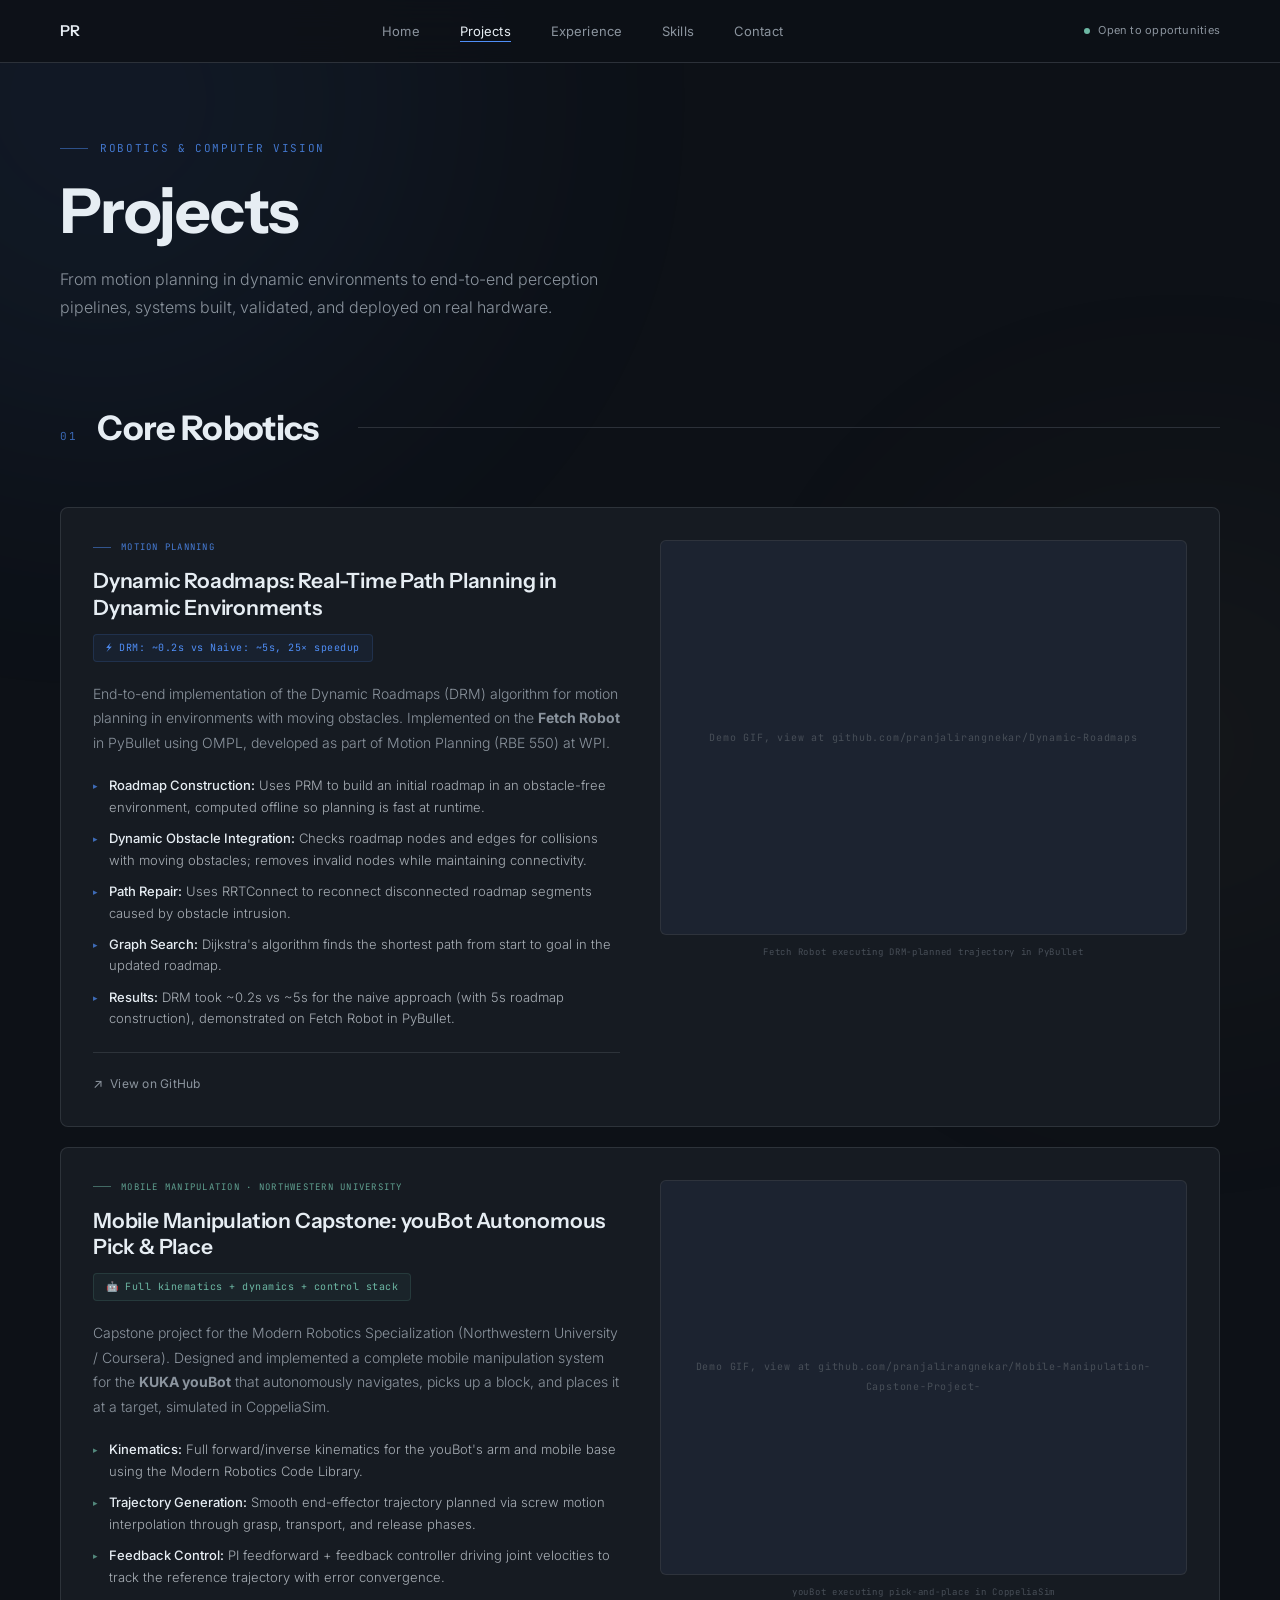
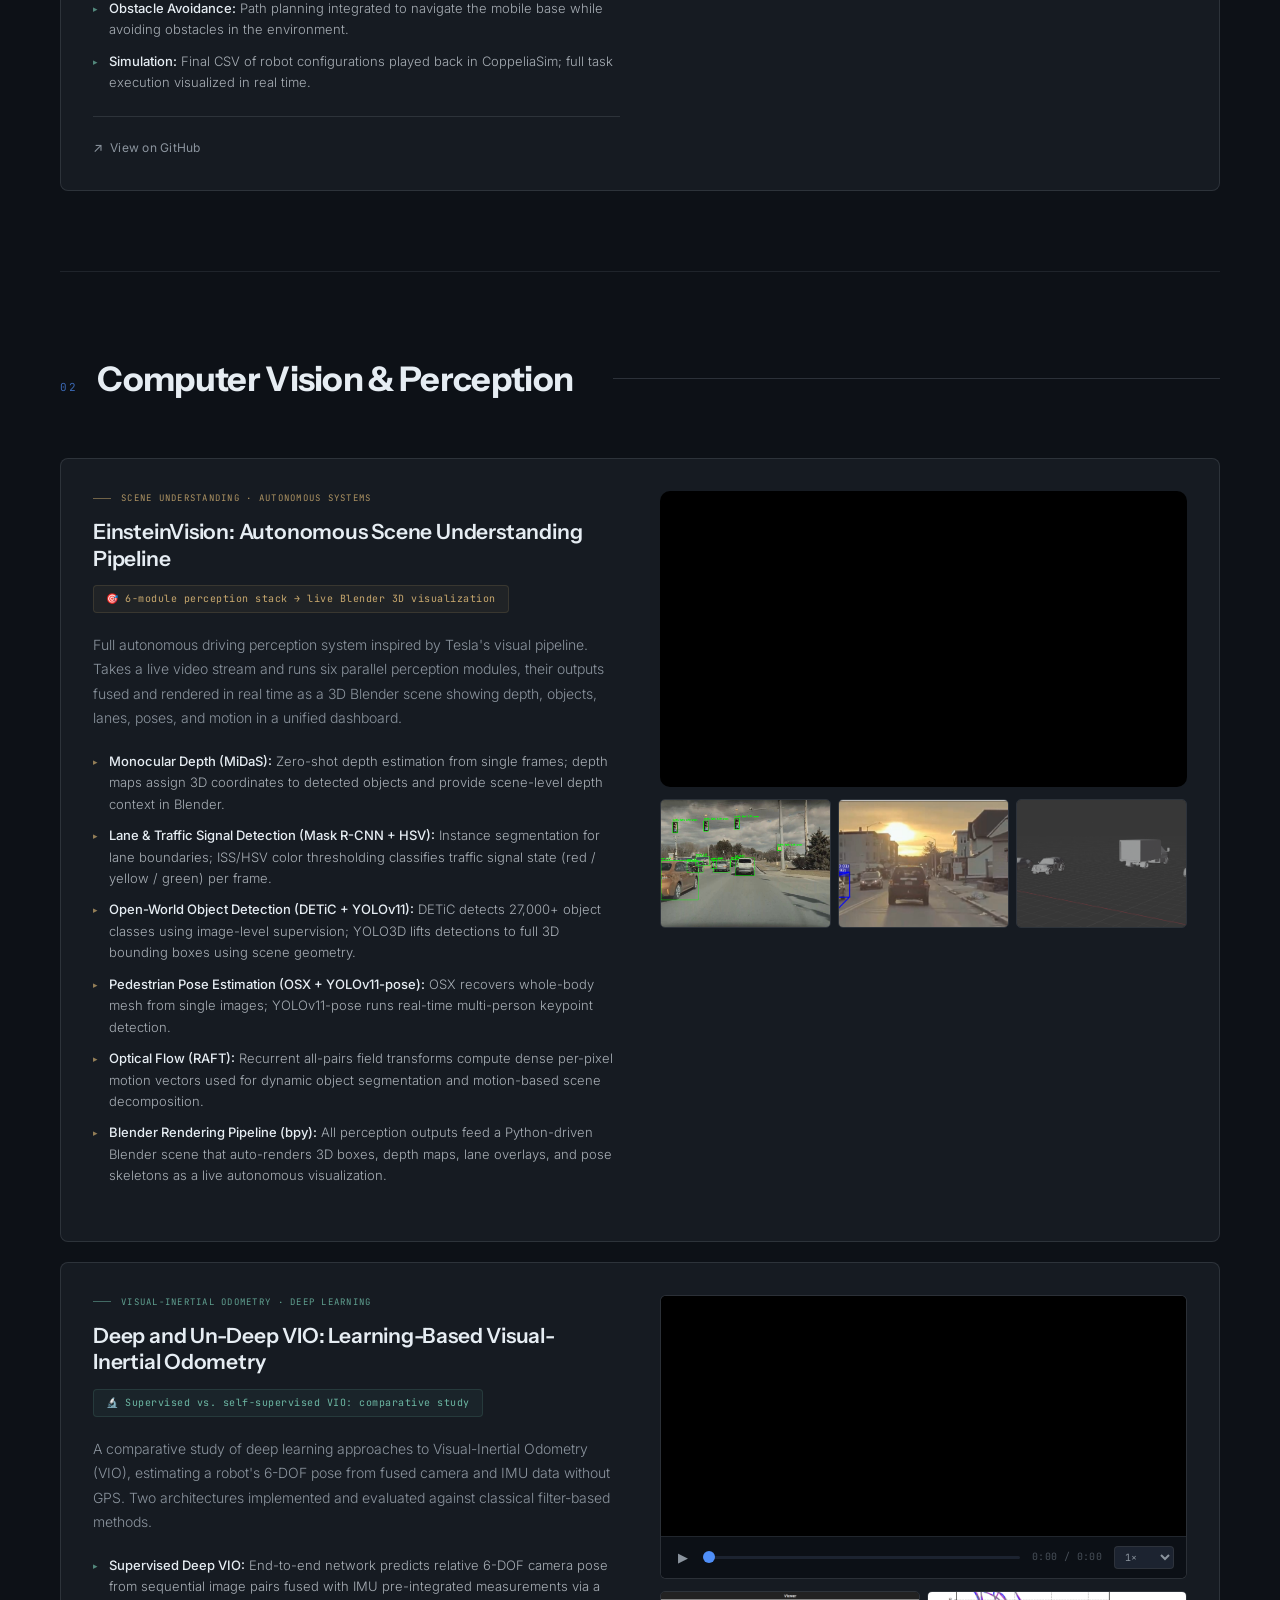
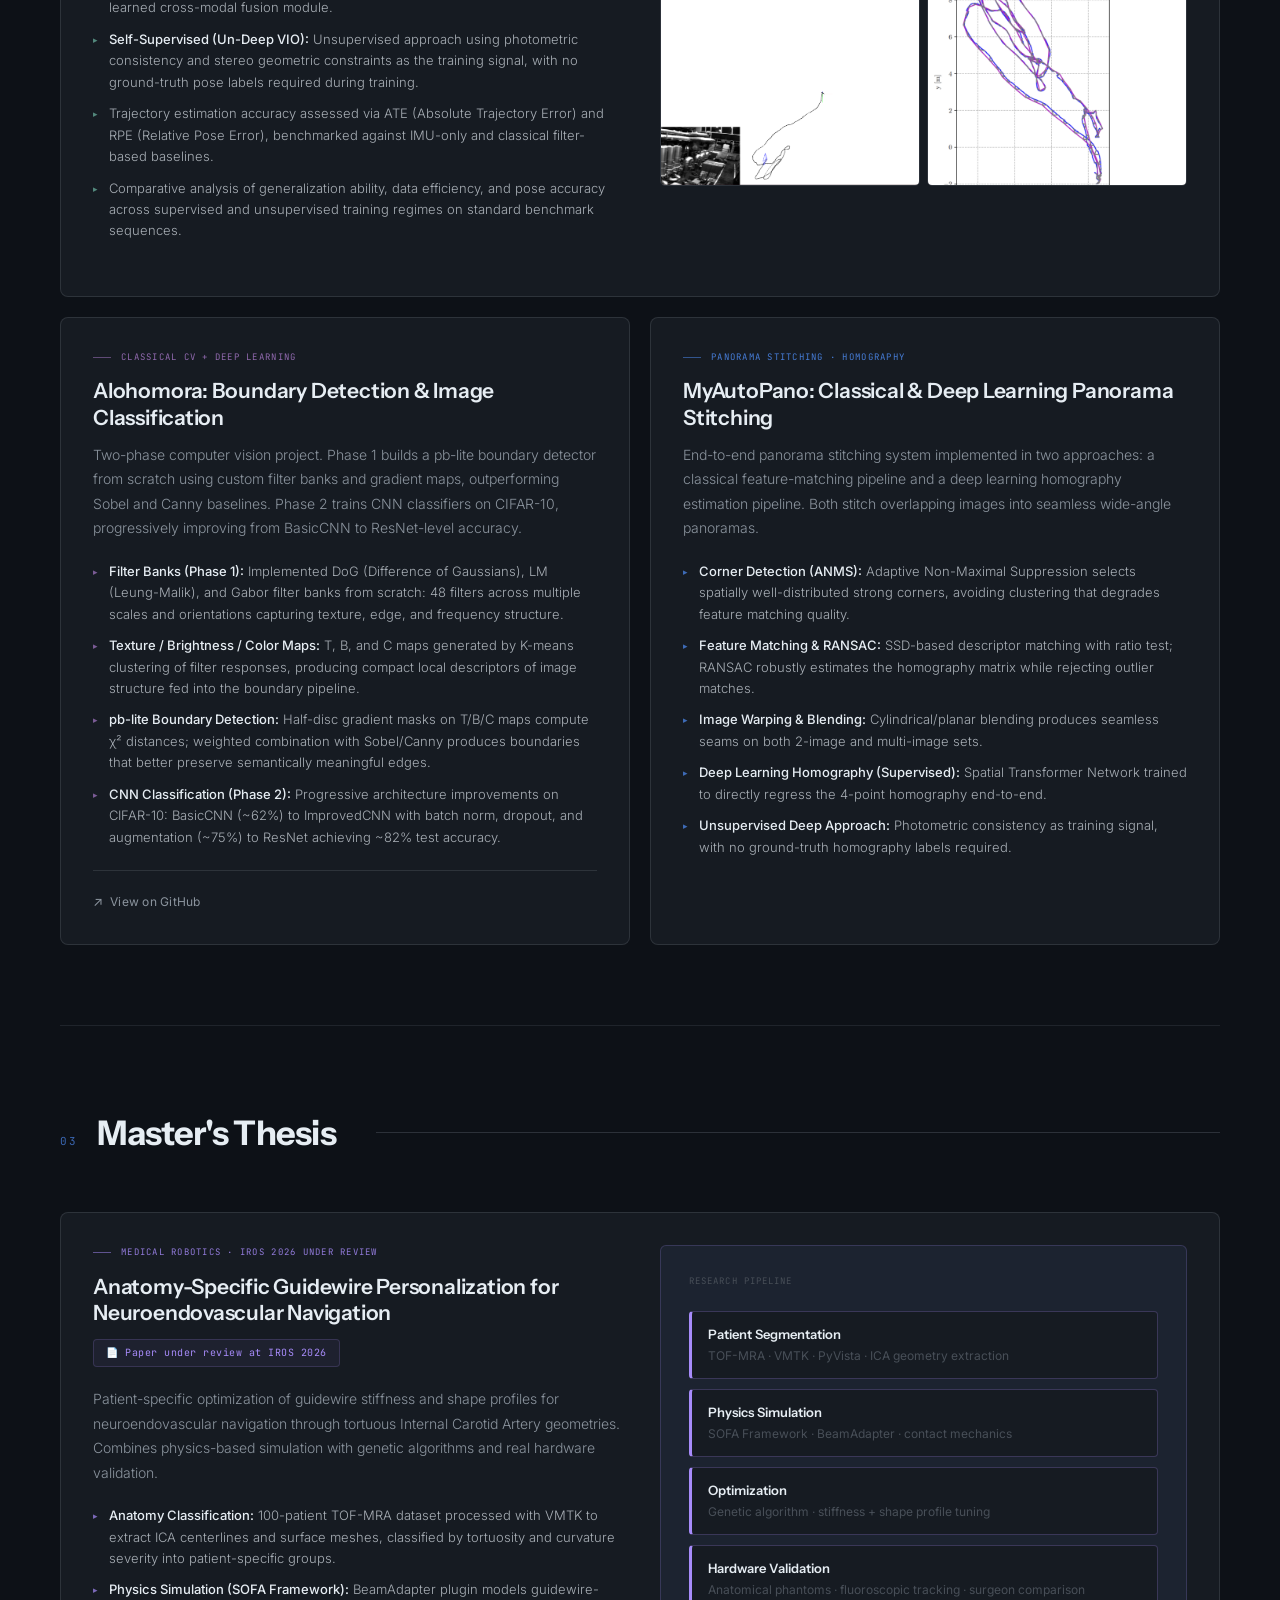
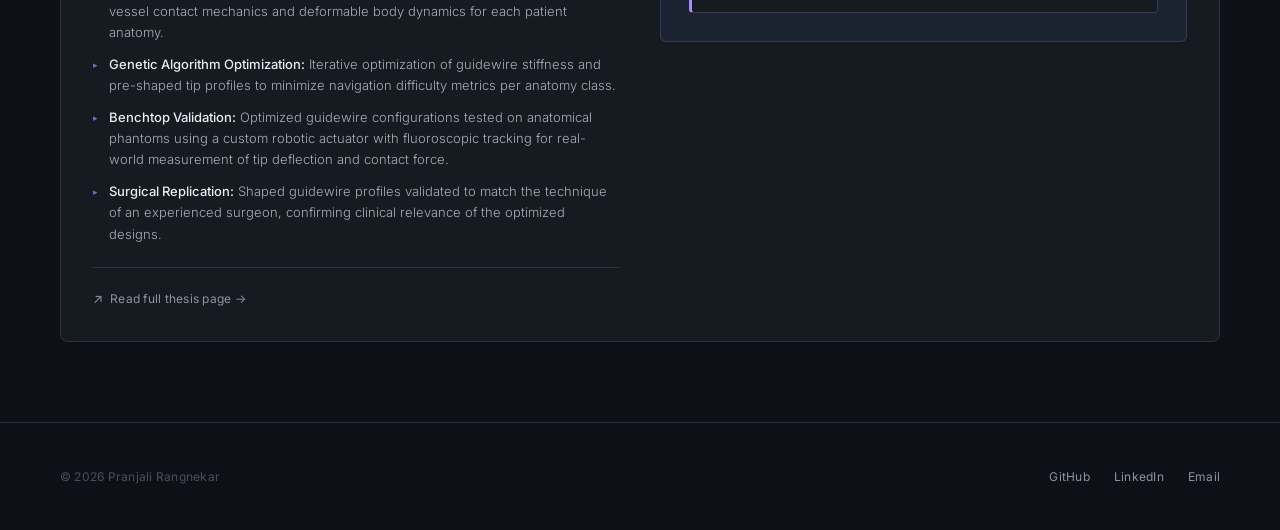
==== cv-projects.html @ c5e1e4dd "initial portfolio" ====
<!DOCTYPE html>
<html lang="en">
<head>
<meta charset="UTF-8">
<meta name="viewport" content="width=device-width, initial-scale=1.0">
<title>Projects | Pranjali Rangnekar</title>
<link rel="stylesheet" href="css/style.css">
<style>
  .projects-grid { display: grid; grid-template-columns: repeat(2, 1fr); gap: 20px; }

  .project-card {
    background: var(--surface);
    border: 1px solid var(--border);
    padding: 32px;
    position: relative;
    overflow: hidden;
    transition: all 0.3s;
    border-radius: 8px;
  }
  .project-card:hover {
    border-color: var(--pc-border, rgba(79,142,247,0.3));
    transform: translateY(-3px);
    box-shadow: 0 16px 50px rgba(0,0,0,0.3);
  }
  .project-card.wide {
    grid-column: span 2;
    display: grid;
    grid-template-columns: 1fr 1fr;
    gap: 40px;
    align-items: start;
  }

  .pc-cat {
    font-family: 'JetBrains Mono', monospace;
    font-size: 9px;
    letter-spacing: 0.14em;
    text-transform: uppercase;
    color: var(--pc-accent, var(--accent));
    margin-bottom: 14px;
    display: flex;
    align-items: center;
    gap: 10px;
    opacity: 0.85;
  }
  .pc-cat::before { content: ''; width: 18px; height: 1px; background: var(--pc-accent, var(--accent)); opacity: 0.6; }

  .pc-title {
    font-family: 'Instrument Sans', sans-serif;
    font-size: 21px;
    font-weight: 600;
    margin-bottom: 12px;
    line-height: 1.25;
    letter-spacing: -0.01em;
  }
  .pc-desc { font-size: 14px; color: var(--text-muted); line-height: 1.75; margin-bottom: 20px; font-weight: 300; }
  .pc-highlights { list-style: none; margin-bottom: 22px; display: flex; flex-direction: column; gap: 10px; }
  .pc-highlights li {
    font-size: 13px;
    color: rgba(230,237,243,0.7);
    padding-left: 16px;
    position: relative;
    line-height: 1.65;
    font-weight: 300;
  }
  .pc-highlights li::before { content: '▸'; position: absolute; left: 0; color: var(--pc-accent, var(--accent)); font-size: 9px; top: 4px; opacity: 0.7; }
  .pc-highlights li strong { color: var(--text); font-weight: 500; }

  .pc-arrow { position: absolute; top: 22px; right: 22px; opacity: 0.18; color: var(--pc-accent, var(--accent)); font-size: 14px; transition: all 0.2s; }
  .project-card:hover .pc-arrow { opacity: 0.7; transform: translate(2px, -2px); }

  .pc-media {
    background: var(--surface2);
    border: 1px solid var(--border);
    aspect-ratio: 16/9;
    display: flex;
    flex-direction: column;
    align-items: center;
    justify-content: center;
    position: relative;
    overflow: hidden;
    min-height: 180px;
    border-radius: 6px;
  }
  .pc-media img, .pc-media video {
    width: 100%; height: 100%;
    object-fit: cover;
    display: block;
  }
  .pc-media-label {
    font-family: 'JetBrains Mono', monospace;
    font-size: 10px;
    color: var(--text-dim);
    letter-spacing: 0.08em;
    text-align: center;
    padding: 20px;
    line-height: 2;
  }

  /* GitHub link strip */
  .github-strip {
    display: flex;
    align-items: center;
    gap: 16px;
    margin-top: 20px;
    padding-top: 20px;
    border-top: 1px solid var(--border);
    flex-wrap: wrap;
  }
  .github-link {
    font-family: 'Inter', sans-serif;
    font-size: 12px;
    font-weight: 400;
    color: var(--text-muted);
    text-decoration: none;
    letter-spacing: 0.02em;
    display: flex;
    align-items: center;
    gap: 7px;
    transition: color 0.2s;
  }
  .github-link:hover { color: var(--accent); }
  .github-link::before { content: '↗'; font-size: 13px; }

  /* Results badge */
  .result-badge {
    display: inline-flex;
    align-items: center;
    gap: 8px;
    font-family: 'JetBrains Mono', monospace;
    font-size: 10px;
    color: var(--pc-accent, var(--accent));
    background: rgba(79,142,247,0.06);
    border: 1px solid rgba(79,142,247,0.15);
    padding: 5px 12px;
    border-radius: 4px;
    margin-bottom: 20px;
    letter-spacing: 0.05em;
  }

  /* ---- CUSTOM VIDEO PLAYER ---- */
  .vid-player-wrap {
    position: relative;
    background: #000;
    border-radius: 6px;
    overflow: hidden;
    border: 1px solid var(--border);
  }
  .vid-player-wrap video {
    width: 100%;
    display: block;
    max-height: 240px;
    object-fit: contain;
    background: #000;
  }
  .vid-controls {
    padding: 9px 12px;
    background: rgba(13,17,23,0.97);
    border-top: 1px solid rgba(48,54,61,0.6);
    display: flex;
    align-items: center;
    gap: 10px;
  }
  .vid-btn {
    background: none;
    border: none;
    color: var(--text-muted);
    cursor: pointer;
    font-size: 13px;
    padding: 3px 5px;
    line-height: 1;
    transition: color 0.2s;
    flex-shrink: 0;
  }
  .vid-btn:hover { color: var(--text); }
  .vid-progress {
    flex: 1;
    -webkit-appearance: none;
    appearance: none;
    height: 3px;
    border-radius: 2px;
    background: var(--surface2);
    cursor: pointer;
    outline: none;
    border: none;
  }
  .vid-progress::-webkit-slider-thumb {
    -webkit-appearance: none;
    width: 12px; height: 12px;
    border-radius: 50%;
    background: var(--accent);
    cursor: pointer;
  }
  .vid-progress::-moz-range-thumb {
    width: 12px; height: 12px;
    border-radius: 50%;
    background: var(--accent);
    cursor: pointer;
    border: none;
  }
  .vid-time {
    font-family: 'JetBrains Mono', monospace;
    font-size: 10px;
    color: var(--text-dim);
    letter-spacing: 0.04em;
    flex-shrink: 0;
    min-width: 74px;
    text-align: center;
  }
  .vid-speed {
    background: var(--surface2);
    border: 1px solid var(--border);
    color: var(--text-muted);
    font-family: 'JetBrains Mono', monospace;
    font-size: 10px;
    padding: 3px 6px;
    border-radius: 4px;
    cursor: pointer;
    outline: none;
    letter-spacing: 0.04em;
    flex-shrink: 0;
  }
  .vid-speed:hover { color: var(--text); border-color: rgba(79,142,247,0.3); }

  /* ---- IMAGE GALLERY ---- */
  .pc-gallery {
    display: grid;
    grid-template-columns: repeat(2, 1fr);
    gap: 7px;
    margin-top: 12px;
  }
  .pc-gallery img {
    width: 100%;
    border-radius: 5px;
    border: 1px solid var(--border);
    object-fit: cover;
    aspect-ratio: 4/3;
    transition: opacity 0.2s, border-color 0.2s;
    display: block;
  }
  .pc-gallery img:hover { opacity: 0.88; border-color: rgba(79,142,247,0.3); }
  .pc-gallery-3 { grid-template-columns: repeat(3, 1fr); }

  @media (max-width: 900px) {
    .projects-grid { grid-template-columns: 1fr; }
    .project-card.wide { grid-column: span 1; grid-template-columns: 1fr; }
    .pc-gallery-3 { grid-template-columns: repeat(2, 1fr); }
  }
</style>
</head>
<body>

<div class="orb orb-1"></div>
<div class="orb orb-2"></div>

<nav>
  <a href="index.html" class="nav-logo">PR</a>
  <ul class="nav-links">
    <li><a href="index.html">Home</a></li>
    <li><a href="cv-projects.html" class="active">Projects</a></li>
    <li><a href="experience.html">Experience</a></li>
    <li><a href="hardware.html">Skills</a></li>
    <li><a href="mailto:prangnekar@wpi.edu">Contact</a></li>
  </ul>
  <div class="nav-status"><div class="status-dot"></div>Open to opportunities</div>
</nav>

<div class="page-content">
  <div class="page-hero">
    <div class="page-hero-eyebrow">Robotics &amp; Computer Vision</div>
    <h1 class="page-hero-title">Projects</h1>
    <p class="page-hero-sub">From motion planning in dynamic environments to end-to-end perception pipelines, systems built, validated, and deployed on real hardware.</p>
  </div>

  <!-- ============================================================ -->
  <!-- SECTION 01: CORE ROBOTICS -->
  <!-- ============================================================ -->
  <section class="section" style="padding-top:0">
    <div class="section-header fade-in">
      <span class="section-num">01</span>
      <h2 class="section-title">Core Robotics</h2>
      <div class="section-line"></div>
    </div>

    <div class="projects-grid">

      <!-- DYNAMIC ROADMAPS -->
      <div class="project-card wide fade-in" style="--pc-accent:#4f8ef7;--pc-border:rgba(79,142,247,0.3)">
        <div>
          <div class="pc-cat">Motion Planning</div>
          <h2 class="pc-title">Dynamic Roadmaps: Real-Time Path Planning in Dynamic Environments</h2>
          <div class="result-badge" style="--pc-accent:#4f8ef7">⚡ DRM: ~0.2s vs Naive: ~5s, 25× speedup</div>
          <p class="pc-desc">End-to-end implementation of the Dynamic Roadmaps (DRM) algorithm for motion planning in environments with moving obstacles. Implemented on the <strong>Fetch Robot</strong> in PyBullet using OMPL, developed as part of Motion Planning (RBE 550) at WPI.</p>
          <ul class="pc-highlights">
            <li><strong>Roadmap Construction:</strong> Uses PRM to build an initial roadmap in an obstacle-free environment, computed offline so planning is fast at runtime.</li>
            <li><strong>Dynamic Obstacle Integration:</strong> Checks roadmap nodes and edges for collisions with moving obstacles; removes invalid nodes while maintaining connectivity.</li>
            <li><strong>Path Repair:</strong> Uses RRTConnect to reconnect disconnected roadmap segments caused by obstacle intrusion.</li>
            <li><strong>Graph Search:</strong> Dijkstra's algorithm finds the shortest path from start to goal in the updated roadmap.</li>
            <li><strong>Results:</strong> DRM took ~0.2s vs ~5s for the naive approach (with 5s roadmap construction), demonstrated on Fetch Robot in PyBullet.</li>
          </ul>
          <div class="github-strip">
            <a href="https://github.com/pranjalirangnekar/Dynamic-Roadmaps" class="github-link" target="_blank">View on GitHub</a>
          </div>
        </div>
        <div>
          <div class="pc-media" style="aspect-ratio:4/3">
            <img
              src="https://raw.githubusercontent.com/pranjalirangnekar/Dynamic-Roadmaps/main/DRM_Final_Demo_3.gif"
              alt="Dynamic Roadmaps Demo, Fetch Robot path planning"
              style="width:100%;height:100%;object-fit:cover"
              onerror="this.parentElement.innerHTML='<div class=\'pc-media-label\'>Demo GIF, view at github.com/pranjalirangnekar/Dynamic-Roadmaps</div>'"
            >
          </div>
          <p style="font-family:'JetBrains Mono',monospace;font-size:9px;color:var(--text-dim);letter-spacing:0.08em;margin-top:10px;text-align:center">Fetch Robot executing DRM-planned trajectory in PyBullet</p>
        </div>
      </div>

      <!-- MOBILE MANIPULATION -->
      <div class="project-card wide fade-in" style="--pc-accent:#6db8a4;--pc-border:rgba(109,184,164,0.3)">
        <div>
          <div class="pc-cat">Mobile Manipulation · Northwestern University</div>
          <h2 class="pc-title">Mobile Manipulation Capstone: youBot Autonomous Pick &amp; Place</h2>
          <div class="result-badge" style="--pc-accent:#6db8a4;background:rgba(109,184,164,0.06);border-color:rgba(109,184,164,0.15)">🤖 Full kinematics + dynamics + control stack</div>
          <p class="pc-desc">Capstone project for the Modern Robotics Specialization (Northwestern University / Coursera). Designed and implemented a complete mobile manipulation system for the <strong>KUKA youBot</strong> that autonomously navigates, picks up a block, and places it at a target, simulated in CoppeliaSim.</p>
          <ul class="pc-highlights">
            <li><strong>Kinematics:</strong> Full forward/inverse kinematics for the youBot's arm and mobile base using the Modern Robotics Code Library.</li>
            <li><strong>Trajectory Generation:</strong> Smooth end-effector trajectory planned via screw motion interpolation through grasp, transport, and release phases.</li>
            <li><strong>Feedback Control:</strong> PI feedforward + feedback controller driving joint velocities to track the reference trajectory with error convergence.</li>
            <li><strong>Obstacle Avoidance:</strong> Path planning integrated to navigate the mobile base while avoiding obstacles in the environment.</li>
            <li><strong>Simulation:</strong> Final CSV of robot configurations played back in CoppeliaSim; full task execution visualized in real time.</li>
          </ul>
          <div class="github-strip">
            <a href="https://github.com/pranjalirangnekar/Mobile-Manipulation-Capstone-Project-" class="github-link" target="_blank">View on GitHub</a>
          </div>
        </div>
        <div>
          <div class="pc-media" style="aspect-ratio:4/3">
            <img
              src="https://raw.githubusercontent.com/pranjalirangnekar/Mobile-Manipulation-Capstone-Project-/main/RESULT.gif"
              alt="youBot Mobile Manipulation Demo in CoppeliaSim"
              style="width:100%;height:100%;object-fit:cover"
              onerror="this.parentElement.innerHTML='<div class=\'pc-media-label\'>Demo GIF, view at github.com/pranjalirangnekar/Mobile-Manipulation-Capstone-Project-</div>'"
            >
          </div>
          <p style="font-family:'JetBrains Mono',monospace;font-size:9px;color:var(--text-dim);letter-spacing:0.08em;margin-top:10px;text-align:center">youBot executing pick-and-place in CoppeliaSim</p>
        </div>
      </div>

    </div>
  </section>

  <div class="section-divider"><div class="divider-line"></div></div>

  <!-- ============================================================ -->
  <!-- SECTION 02: COMPUTER VISION & PERCEPTION -->
  <!-- ============================================================ -->
  <section class="section">
    <div class="section-header fade-in">
      <span class="section-num">02</span>
      <h2 class="section-title">Computer Vision &amp; Perception</h2>
      <div class="section-line"></div>
    </div>

    <div class="projects-grid">

      <!-- EINSTEINS VISION -->
      <div class="project-card wide fade-in" style="--pc-accent:#c9a96e;--pc-border:rgba(201,169,110,0.3)" id="einsteins">
        <div>
          <div class="pc-cat">Scene Understanding · Autonomous Systems</div>
          <h2 class="pc-title">EinsteinVision: Autonomous Scene Understanding Pipeline</h2>
          <div class="result-badge" style="--pc-accent:#c9a96e;background:rgba(201,169,110,0.06);border-color:rgba(201,169,110,0.15)">🎯 6-module perception stack → live Blender 3D visualization</div>
          <p class="pc-desc">Full autonomous driving perception system inspired by Tesla's visual pipeline. Takes a live video stream and runs six parallel perception modules, their outputs fused and rendered in real time as a 3D Blender scene showing depth, objects, lanes, poses, and motion in a unified dashboard.</p>
          <ul class="pc-highlights">
            <li><strong>Monocular Depth (MiDaS):</strong> Zero-shot depth estimation from single frames; depth maps assign 3D coordinates to detected objects and provide scene-level depth context in Blender.</li>
            <li><strong>Lane & Traffic Signal Detection (Mask R-CNN + HSV):</strong> Instance segmentation for lane boundaries; ISS/HSV color thresholding classifies traffic signal state (red / yellow / green) per frame.</li>
            <li><strong>Open-World Object Detection (DETiC + YOLOv11):</strong> DETiC detects 27,000+ object classes using image-level supervision; YOLO3D lifts detections to full 3D bounding boxes using scene geometry.</li>
            <li><strong>Pedestrian Pose Estimation (OSX + YOLOv11-pose):</strong> OSX recovers whole-body mesh from single images; YOLOv11-pose runs real-time multi-person keypoint detection.</li>
            <li><strong>Optical Flow (RAFT):</strong> Recurrent all-pairs field transforms compute dense per-pixel motion vectors used for dynamic object segmentation and motion-based scene decomposition.</li>
            <li><strong>Blender Rendering Pipeline (bpy):</strong> All perception outputs feed a Python-driven Blender scene that auto-renders 3D boxes, depth maps, lane overlays, and pose skeletons as a live autonomous visualization.</li>
          </ul>
        </div>
        <div>
          <div style="position:relative;padding-bottom:56.25%;height:0;overflow:hidden;border-radius:10px;margin-bottom:12px;background:#000;">
            <iframe src="https://www.youtube.com/embed/ERN1D_J9S8Y" title="EinsteinVision Demo" frameborder="0" allow="accelerometer; autoplay; clipboard-write; encrypted-media; gyroscope; picture-in-picture; web-share" allowfullscreen style="position:absolute;top:0;left:0;width:100%;height:100%;border-radius:10px;"></iframe>
          </div>
          <div class="pc-gallery pc-gallery-3">
            <img src="images/einstein-v1.jpg" alt="EinsteinVision output 1">
            <img src="images/einstein-v2.jpg" alt="EinsteinVision output 2">
            <img src="images/einstein-v3.jpg" alt="EinsteinVision output 3">
          </div>
        </div>
      </div>

      <!-- DEEP AND UN-DEEP VIO -->
      <div class="project-card wide fade-in" style="--pc-accent:#6db8a4;--pc-border:rgba(109,184,164,0.3)">
        <div>
          <div class="pc-cat">Visual-Inertial Odometry · Deep Learning</div>
          <h2 class="pc-title">Deep and Un-Deep VIO: Learning-Based Visual-Inertial Odometry</h2>
          <div class="result-badge" style="--pc-accent:#6db8a4;background:rgba(109,184,164,0.06);border-color:rgba(109,184,164,0.15)">🔬 Supervised vs. self-supervised VIO: comparative study</div>
          <p class="pc-desc">A comparative study of deep learning approaches to Visual-Inertial Odometry (VIO), estimating a robot's 6-DOF pose from fused camera and IMU data without GPS. Two architectures implemented and evaluated against classical filter-based methods.</p>
          <ul class="pc-highlights">
            <li><strong>Supervised Deep VIO:</strong> End-to-end network predicts relative 6-DOF camera pose from sequential image pairs fused with IMU pre-integrated measurements via a learned cross-modal fusion module.</li>
            <li><strong>Self-Supervised (Un-Deep VIO):</strong> Unsupervised approach using photometric consistency and stereo geometric constraints as the training signal, with no ground-truth pose labels required during training.</li>
            <li>Trajectory estimation accuracy assessed via ATE (Absolute Trajectory Error) and RPE (Relative Pose Error), benchmarked against IMU-only and classical filter-based baselines.</li>
            <li>Comparative analysis of generalization ability, data efficiency, and pose accuracy across supervised and unsupervised training regimes on standard benchmark sequences.</li>
          </ul>
        </div>
        <div>
          <div class="vid-player-wrap" style="margin-bottom:12px" id="vp-vio">
            <video preload="metadata" muted>
              <source src="videos/deep-vio.mp4" type="video/mp4">
            </video>
            <div class="vid-controls">
              <button class="vid-btn vid-play" title="Play / Pause">▶</button>
              <input type="range" class="vid-progress" value="0" min="0" max="100" step="0.1">
              <span class="vid-time">0:00 / 0:00</span>
              <select class="vid-speed" title="Playback speed">
                <option value="0.5">0.5×</option>
                <option value="1" selected>1×</option>
                <option value="1.5">1.5×</option>
                <option value="2">2×</option>
              </select>
            </div>
          </div>
          <div class="pc-gallery">
            <img src="images/deep-vio-1.png" alt="Deep VIO trajectory estimation result">
            <img src="images/deep-vio-2.png" alt="Un-Deep VIO self-supervised result">
          </div>
        </div>
      </div>

      <!-- ALOHOMORA -->
      <div class="project-card fade-in" style="--pc-accent:#a778c8;--pc-border:rgba(167,120,200,0.3)">
          <div class="pc-cat">Classical CV + Deep Learning</div>
          <h2 class="pc-title">Alohomora: Boundary Detection &amp; Image Classification</h2>
          <p class="pc-desc">Two-phase computer vision project. Phase 1 builds a pb-lite boundary detector from scratch using custom filter banks and gradient maps, outperforming Sobel and Canny baselines. Phase 2 trains CNN classifiers on CIFAR-10, progressively improving from BasicCNN to ResNet-level accuracy.</p>
          <ul class="pc-highlights">
            <li><strong>Filter Banks (Phase 1):</strong> Implemented DoG (Difference of Gaussians), LM (Leung-Malik), and Gabor filter banks from scratch: 48 filters across multiple scales and orientations capturing texture, edge, and frequency structure.</li>
            <li><strong>Texture / Brightness / Color Maps:</strong> T, B, and C maps generated by K-means clustering of filter responses, producing compact local descriptors of image structure fed into the boundary pipeline.</li>
            <li><strong>pb-lite Boundary Detection:</strong> Half-disc gradient masks on T/B/C maps compute χ² distances; weighted combination with Sobel/Canny produces boundaries that better preserve semantically meaningful edges.</li>
            <li><strong>CNN Classification (Phase 2):</strong> Progressive architecture improvements on CIFAR-10: BasicCNN (~62%) to ImprovedCNN with batch norm, dropout, and augmentation (~75%) to ResNet achieving ~82% test accuracy.</li>
          </ul>
          <div class="github-strip">
            <a href="https://github.com/pranjalirangnekar/Alohomora" class="github-link" target="_blank">View on GitHub</a>
          </div>
      </div>

      <!-- MY AUTO PANO -->
      <div class="project-card fade-in" style="--pc-accent:#4f8ef7;--pc-border:rgba(79,142,247,0.3)">
          <div class="pc-cat">Panorama Stitching · Homography</div>
          <h2 class="pc-title">MyAutoPano: Classical &amp; Deep Learning Panorama Stitching</h2>
          <p class="pc-desc">End-to-end panorama stitching system implemented in two approaches: a classical feature-matching pipeline and a deep learning homography estimation pipeline. Both stitch overlapping images into seamless wide-angle panoramas.</p>
          <ul class="pc-highlights">
            <li><strong>Corner Detection (ANMS):</strong> Adaptive Non-Maximal Suppression selects spatially well-distributed strong corners, avoiding clustering that degrades feature matching quality.</li>
            <li><strong>Feature Matching &amp; RANSAC:</strong> SSD-based descriptor matching with ratio test; RANSAC robustly estimates the homography matrix while rejecting outlier matches.</li>
            <li><strong>Image Warping &amp; Blending:</strong> Cylindrical/planar blending produces seamless seams on both 2-image and multi-image sets.</li>
            <li><strong>Deep Learning Homography (Supervised):</strong> Spatial Transformer Network trained to directly regress the 4-point homography end-to-end.</li>
            <li><strong>Unsupervised Deep Approach:</strong> Photometric consistency as training signal, with no ground-truth homography labels required.</li>
          </ul>
      </div>


    </div>
  </section>

  <div class="section-divider"><div class="divider-line"></div></div>

  <!-- ============================================================ -->
  <!-- SECTION 03: THESIS -->
  <!-- ============================================================ -->
  <section class="section">
    <div class="section-header fade-in">
      <span class="section-num">03</span>
      <h2 class="section-title">Master's Thesis</h2>
      <div class="section-line"></div>
    </div>

    <div class="projects-grid">
      <a href="thesis.html" class="project-card wide fade-in" style="--pc-accent:#a78bfa;--pc-border:rgba(167,139,250,0.3);text-decoration:none;color:inherit;display:grid">
        <div>
          <div class="pc-cat">Medical Robotics · IROS 2026 Under Review</div>
          <h2 class="pc-title">Anatomy-Specific Guidewire Personalization for Neuroendovascular Navigation</h2>
          <div class="result-badge" style="--pc-accent:#a78bfa;background:rgba(167,139,250,0.06);border-color:rgba(167,139,250,0.18)">📄 Paper under review at IROS 2026</div>
          <p class="pc-desc">Patient-specific optimization of guidewire stiffness and shape profiles for neuroendovascular navigation through tortuous Internal Carotid Artery geometries. Combines physics-based simulation with genetic algorithms and real hardware validation.</p>
          <ul class="pc-highlights">
            <li><strong>Anatomy Classification:</strong> 100-patient TOF-MRA dataset processed with VMTK to extract ICA centerlines and surface meshes, classified by tortuosity and curvature severity into patient-specific groups.</li>
            <li><strong>Physics Simulation (SOFA Framework):</strong> BeamAdapter plugin models guidewire-vessel contact mechanics and deformable body dynamics for each patient anatomy.</li>
            <li><strong>Genetic Algorithm Optimization:</strong> Iterative optimization of guidewire stiffness and pre-shaped tip profiles to minimize navigation difficulty metrics per anatomy class.</li>
            <li><strong>Benchtop Validation:</strong> Optimized guidewire configurations tested on anatomical phantoms using a custom robotic actuator with fluoroscopic tracking for real-world measurement of tip deflection and contact force.</li>
            <li><strong>Surgical Replication:</strong> Shaped guidewire profiles validated to match the technique of an experienced surgeon, confirming clinical relevance of the optimized designs.</li>
          </ul>
          <div class="github-strip">
            <span class="github-link" style="pointer-events:none">Read full thesis page →</span>
          </div>
        </div>
        <div>
          <div style="background:var(--surface2);border:1px solid rgba(167,139,250,0.2);border-radius:6px;padding:28px;height:100%;display:flex;flex-direction:column;justify-content:center;gap:18px">
            <div style="font-family:'JetBrains Mono',monospace;font-size:9px;color:var(--text-dim);letter-spacing:0.12em;text-transform:uppercase;margin-bottom:4px">Research Pipeline</div>
            <div style="display:flex;flex-direction:column;gap:10px">
              <div style="background:var(--surface);border:1px solid rgba(167,139,250,0.25);border-left:3px solid #a78bfa;border-radius:4px;padding:12px 16px">
                <div style="font-family:'Instrument Sans',sans-serif;font-size:13px;font-weight:600;margin-bottom:2px">Patient Segmentation</div>
                <div style="font-size:12px;color:var(--text-dim)">TOF-MRA · VMTK · PyVista · ICA geometry extraction</div>
              </div>
              <div style="background:var(--surface);border:1px solid rgba(167,139,250,0.25);border-left:3px solid #a78bfa;border-radius:4px;padding:12px 16px">
                <div style="font-family:'Instrument Sans',sans-serif;font-size:13px;font-weight:600;margin-bottom:2px">Physics Simulation</div>
                <div style="font-size:12px;color:var(--text-dim)">SOFA Framework · BeamAdapter · contact mechanics</div>
              </div>
              <div style="background:var(--surface);border:1px solid rgba(167,139,250,0.25);border-left:3px solid #a78bfa;border-radius:4px;padding:12px 16px">
                <div style="font-family:'Instrument Sans',sans-serif;font-size:13px;font-weight:600;margin-bottom:2px">Optimization</div>
                <div style="font-size:12px;color:var(--text-dim)">Genetic algorithm · stiffness + shape profile tuning</div>
              </div>
              <div style="background:var(--surface);border:1px solid rgba(167,139,250,0.25);border-left:3px solid #a78bfa;border-radius:4px;padding:12px 16px">
                <div style="font-family:'Instrument Sans',sans-serif;font-size:13px;font-weight:600;margin-bottom:2px">Hardware Validation</div>
                <div style="font-size:12px;color:var(--text-dim)">Anatomical phantoms · fluoroscopic tracking · surgeon comparison</div>
              </div>
            </div>
          </div>
        </div>
      </a>
    </div>
  </section>

</div>

<footer>
  <div class="footer-left">© 2026 Pranjali Rangnekar</div>
  <div class="footer-links">
    <a href="https://github.com/pranjalirangnekar" class="footer-link" target="_blank">GitHub</a>
    <a href="#" class="footer-link">LinkedIn</a>
    <a href="mailto:prangnekar@wpi.edu" class="footer-link">Email</a>
  </div>
</footer>

<script src="js/main.js"></script>
<script>
  // ---- CUSTOM VIDEO PLAYERS ----
  document.querySelectorAll('.vid-player-wrap').forEach(wrap => {
    const video   = wrap.querySelector('video');
    const playBtn = wrap.querySelector('.vid-play');
    const bar     = wrap.querySelector('.vid-progress');
    const timer   = wrap.querySelector('.vid-time');
    const speed   = wrap.querySelector('.vid-speed');

    function fmt(s) {
      const m = Math.floor(s / 60);
      return m + ':' + String(Math.floor(s % 60)).padStart(2, '0');
    }

    playBtn.addEventListener('click', () => {
      if (video.paused) { video.play(); playBtn.textContent = '⏸'; }
      else              { video.pause(); playBtn.textContent = '▶'; }
    });

    video.addEventListener('timeupdate', () => {
      if (!video.duration) return;
      bar.value = (video.currentTime / video.duration) * 100;
      timer.textContent = fmt(video.currentTime) + ' / ' + fmt(video.duration);
    });

    video.addEventListener('loadedmetadata', () => {
      timer.textContent = '0:00 / ' + fmt(video.duration);
    });

    bar.addEventListener('input', () => {
      if (video.duration) video.currentTime = (bar.value / 100) * video.duration;
    });

    speed.addEventListener('change', () => {
      video.playbackRate = parseFloat(speed.value);
    });

    video.addEventListener('ended', () => { playBtn.textContent = '▶'; });
  });
</script>
</body>
</html>
---- css/style.css ----
/* ============================================
   PRANJALI RANGNEKAR — PORTFOLIO SHARED STYLES
   ============================================ */

@import url('https://fonts.googleapis.com/css2?family=Instrument+Sans:ital,wght@0,400;0,500;0,600;0,700;1,400&family=Inter:wght@300;400;500;600&family=JetBrains+Mono:wght@400;500&display=swap');

:root {
  --bg: #0d1117;
  --bg2: #10151c;
  --surface: #161b22;
  --surface2: #1c2330;
  --accent: #4f8ef7;
  --accent2: #c9a96e;
  --accent3: #6db8a4;
  --accent4: #a78bfa;
  --accent5: #a778c8;
  --text: #e6edf3;
  --text-muted: #8b949e;
  --text-dim: #484f58;
  --border: rgba(48, 54, 61, 0.9);
  --glow: rgba(79, 142, 247, 0.08);
}

*, *::before, *::after { box-sizing: border-box; margin: 0; padding: 0; }
html { scroll-behavior: smooth; }

body {
  background: var(--bg);
  color: var(--text);
  font-family: 'Inter', sans-serif;
  font-size: 16px;
  line-height: 1.6;
  overflow-x: hidden;
}

/* ---- SUBTLE AMBIENT GLOW ---- */
.orb {
  position: fixed;
  border-radius: 50%;
  filter: blur(140px);
  pointer-events: none;
  z-index: 0;
  opacity: 0.07;
  animation: orbFloat 25s ease-in-out infinite;
}
.orb-1 { width: 700px; height: 700px; background: #4f8ef7; top: -250px; left: -250px; }
.orb-2 { width: 500px; height: 500px; background: #c9a96e; top: 55%; right: -150px; animation-delay: -10s; opacity: 0.05; }
.orb-3 { display: none; }

@keyframes orbFloat {
  0%, 100% { transform: translate(0, 0) scale(1); }
  50% { transform: translate(20px, -30px) scale(1.03); }
}

/* ---- NAV ---- */
nav {
  position: fixed;
  top: 0; left: 0; right: 0;
  z-index: 100;
  padding: 18px 60px;
  display: flex;
  align-items: center;
  justify-content: space-between;
  background: rgba(13, 17, 23, 0.85);
  backdrop-filter: blur(24px);
  border-bottom: 1px solid var(--border);
}
.nav-logo {
  font-family: 'Instrument Sans', sans-serif;
  font-size: 15px;
  font-weight: 600;
  color: var(--text);
  letter-spacing: 0.02em;
  text-decoration: none;
}
.nav-links { display: flex; gap: 40px; list-style: none; }
.nav-links a {
  font-family: 'Inter', sans-serif;
  font-size: 13px;
  font-weight: 400;
  color: var(--text-muted);
  text-decoration: none;
  letter-spacing: 0.01em;
  transition: color 0.2s;
  position: relative;
}
.nav-links a::after {
  content: '';
  position: absolute;
  bottom: -3px; left: 0;
  width: 0; height: 1px;
  background: var(--accent);
  transition: width 0.2s;
}
.nav-links a:hover, .nav-links a.active { color: var(--text); }
.nav-links a:hover::after, .nav-links a.active::after { width: 100%; }
.nav-status {
  display: flex;
  align-items: center;
  gap: 8px;
  font-family: 'Inter', sans-serif;
  font-size: 11px;
  color: var(--text-muted);
  letter-spacing: 0.02em;
}
.status-dot {
  width: 6px; height: 6px;
  background: var(--accent3);
  border-radius: 50%;
  animation: pulse 3s ease-in-out infinite;
}
@keyframes pulse {
  0%, 100% { opacity: 1; }
  50% { opacity: 0.4; }
}

/* ---- SECTION LAYOUT ---- */
.page-content { position: relative; z-index: 1; }

.section {
  padding: 80px 60px;
  position: relative;
  z-index: 1;
}
.section-sm { padding: 40px 60px; }

.section-header {
  display: flex;
  align-items: baseline;
  gap: 20px;
  margin-bottom: 52px;
}
.section-num {
  font-family: 'JetBrains Mono', monospace;
  font-size: 11px;
  color: var(--accent);
  letter-spacing: 0.15em;
  opacity: 0.7;
}
.section-title {
  font-family: 'Instrument Sans', sans-serif;
  font-size: 34px;
  font-weight: 700;
  letter-spacing: -0.02em;
}
.section-line {
  flex: 1;
  height: 1px;
  background: var(--border);
  margin-left: 20px;
  align-self: center;
}
.section-divider {
  padding: 0 60px;
  position: relative;
  z-index: 1;
}
.divider-line {
  height: 1px;
  background: var(--border);
  opacity: 0.6;
}

/* ---- PAGE HERO (inner pages) ---- */
.page-hero {
  padding: 140px 60px 80px;
  position: relative;
  z-index: 1;
}
.page-hero-eyebrow {
  font-family: 'JetBrains Mono', monospace;
  font-size: 11px;
  color: var(--accent);
  letter-spacing: 0.15em;
  text-transform: uppercase;
  margin-bottom: 20px;
  display: flex;
  align-items: center;
  gap: 12px;
  opacity: 0.8;
}
.page-hero-eyebrow::before {
  content: '';
  width: 28px; height: 1px;
  background: var(--accent);
  opacity: 0.6;
}
.page-hero-title {
  font-family: 'Instrument Sans', sans-serif;
  font-size: clamp(38px, 5vw, 62px);
  font-weight: 700;
  letter-spacing: -0.025em;
  line-height: 1.08;
  margin-bottom: 20px;
}
.page-hero-title .hl { color: var(--accent); }
.page-hero-sub {
  font-size: 16px;
  color: var(--text-muted);
  max-width: 580px;
  line-height: 1.75;
  font-weight: 300;
}

/* ---- CARDS ---- */
.card {
  background: var(--surface);
  border: 1px solid var(--border);
  padding: 28px;
  position: relative;
  overflow: hidden;
  transition: border-color 0.3s, transform 0.3s, box-shadow 0.3s;
  border-radius: 6px;
}
.card:hover {
  border-color: rgba(79, 142, 247, 0.3);
  transform: translateY(-2px);
  box-shadow: 0 12px 40px rgba(0,0,0,0.3);
}
.card-cut {
  border-radius: 6px;
}

/* ---- TAGS ---- */
.tag {
  font-family: 'JetBrains Mono', monospace;
  font-size: 10px;
  padding: 4px 10px;
  background: rgba(255,255,255,0.04);
  border: 1px solid rgba(255,255,255,0.08);
  color: var(--text-dim);
  letter-spacing: 0.05em;
  border-radius: 4px;
  display: inline-block;
}
.tag-accent { color: var(--accent); border-color: rgba(79,142,247,0.25); background: rgba(79,142,247,0.06); }
.tag-red { color: var(--accent2); border-color: rgba(201,169,110,0.25); background: rgba(201,169,110,0.06); }
.tag-green { color: var(--accent3); border-color: rgba(109,184,164,0.25); background: rgba(109,184,164,0.06); }
.tag-yellow { color: var(--accent4); border-color: rgba(167,139,250,0.25); background: rgba(167,139,250,0.06); }
.tag-purple { color: var(--accent5); border-color: rgba(167,120,200,0.25); background: rgba(167,120,200,0.06); }

.tags-row { display: flex; flex-wrap: wrap; gap: 7px; }

/* ---- BUTTONS ---- */
.btn {
  font-family: 'Inter', sans-serif;
  font-size: 13px;
  font-weight: 500;
  letter-spacing: 0.02em;
  padding: 11px 24px;
  text-decoration: none;
  display: inline-block;
  transition: all 0.2s;
  border-radius: 6px;
}
.btn-primary {
  background: var(--accent);
  color: #fff;
  border: 1px solid var(--accent);
}
.btn-primary:hover {
  background: #6b9ff8;
  border-color: #6b9ff8;
  transform: translateY(-1px);
  box-shadow: 0 6px 20px rgba(79,142,247,0.25);
}
.btn-outline {
  background: transparent;
  color: var(--text-muted);
  border: 1px solid var(--border);
}
.btn-outline:hover {
  color: var(--text);
  border-color: rgba(79,142,247,0.35);
  background: rgba(79,142,247,0.05);
}

/* ---- MEDIA PLACEHOLDER ---- */
.media-box {
  background: var(--surface2);
  border: 1px solid var(--border);
  display: flex;
  align-items: center;
  justify-content: center;
  position: relative;
  overflow: hidden;
  min-height: 220px;
  border-radius: 6px;
}
.media-label {
  font-family: 'JetBrains Mono', monospace;
  font-size: 10px;
  color: var(--text-dim);
  letter-spacing: 0.08em;
  text-align: center;
  padding: 20px;
  line-height: 1.8;
}

/* ---- FOOTER ---- */
footer {
  position: relative;
  z-index: 1;
  padding: 44px 60px;
  border-top: 1px solid var(--border);
  display: flex;
  align-items: center;
  justify-content: space-between;
  flex-wrap: wrap;
  gap: 20px;
}
.footer-left {
  font-family: 'Inter', sans-serif;
  font-size: 12px;
  color: var(--text-dim);
  letter-spacing: 0.02em;
}
.footer-links { display: flex; gap: 24px; }
.footer-link {
  font-family: 'Inter', sans-serif;
  font-size: 12px;
  color: var(--text-muted);
  text-decoration: none;
  letter-spacing: 0.02em;
  transition: color 0.2s;
}
.footer-link:hover { color: var(--text); }

/* ---- FADE IN ANIMATION ---- */
.fade-in {
  opacity: 0;
  transform: translateY(16px);
  transition: opacity 0.6s ease, transform 0.6s ease;
}
.fade-in.visible { opacity: 1; transform: translateY(0); }

/* ---- RESPONSIVE ---- */
@media (max-width: 900px) {
  nav { padding: 14px 24px; }
  .nav-links { gap: 20px; }
  .nav-status { display: none; }
  .section, .page-hero { padding-left: 24px; padding-right: 24px; }
  .section-sm { padding-left: 24px; padding-right: 24px; }
  .section-divider { padding: 0 24px; }
  .section-title { font-size: 26px; }
  footer { padding: 36px 24px; }
}
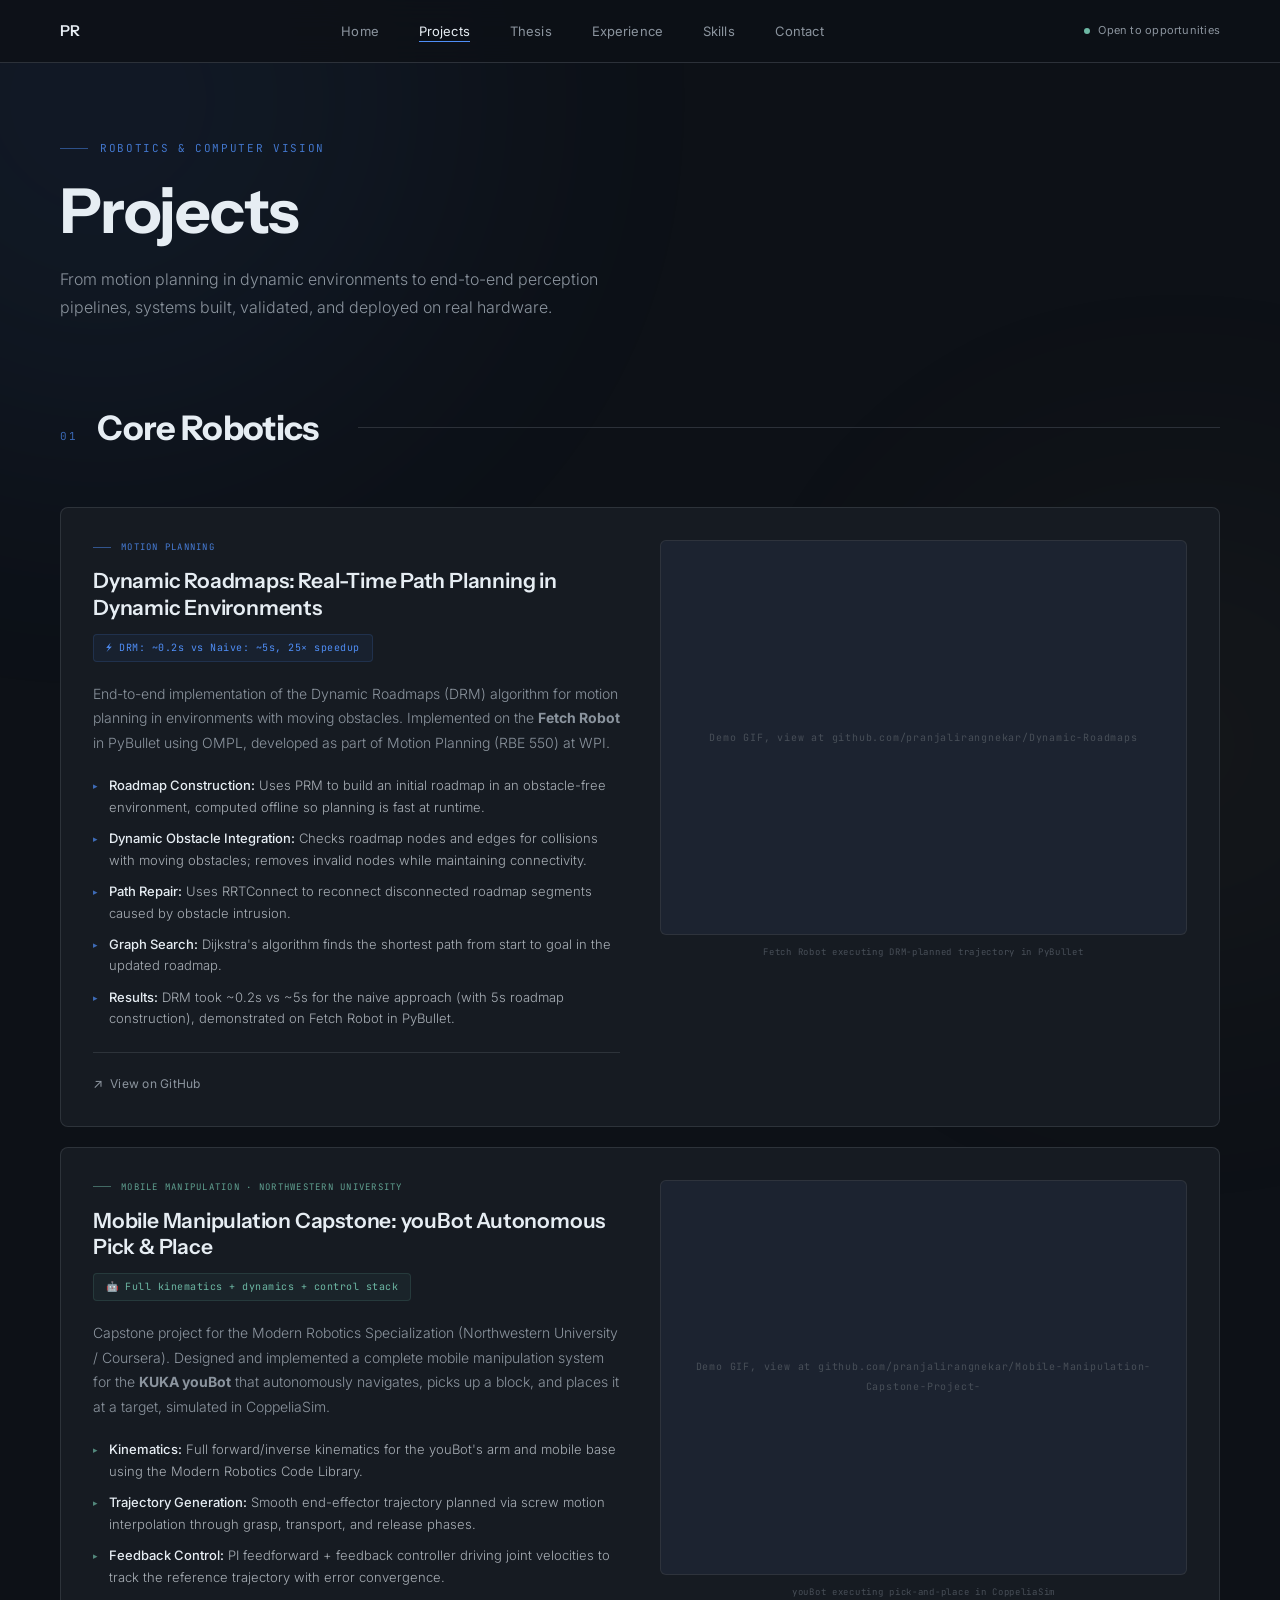
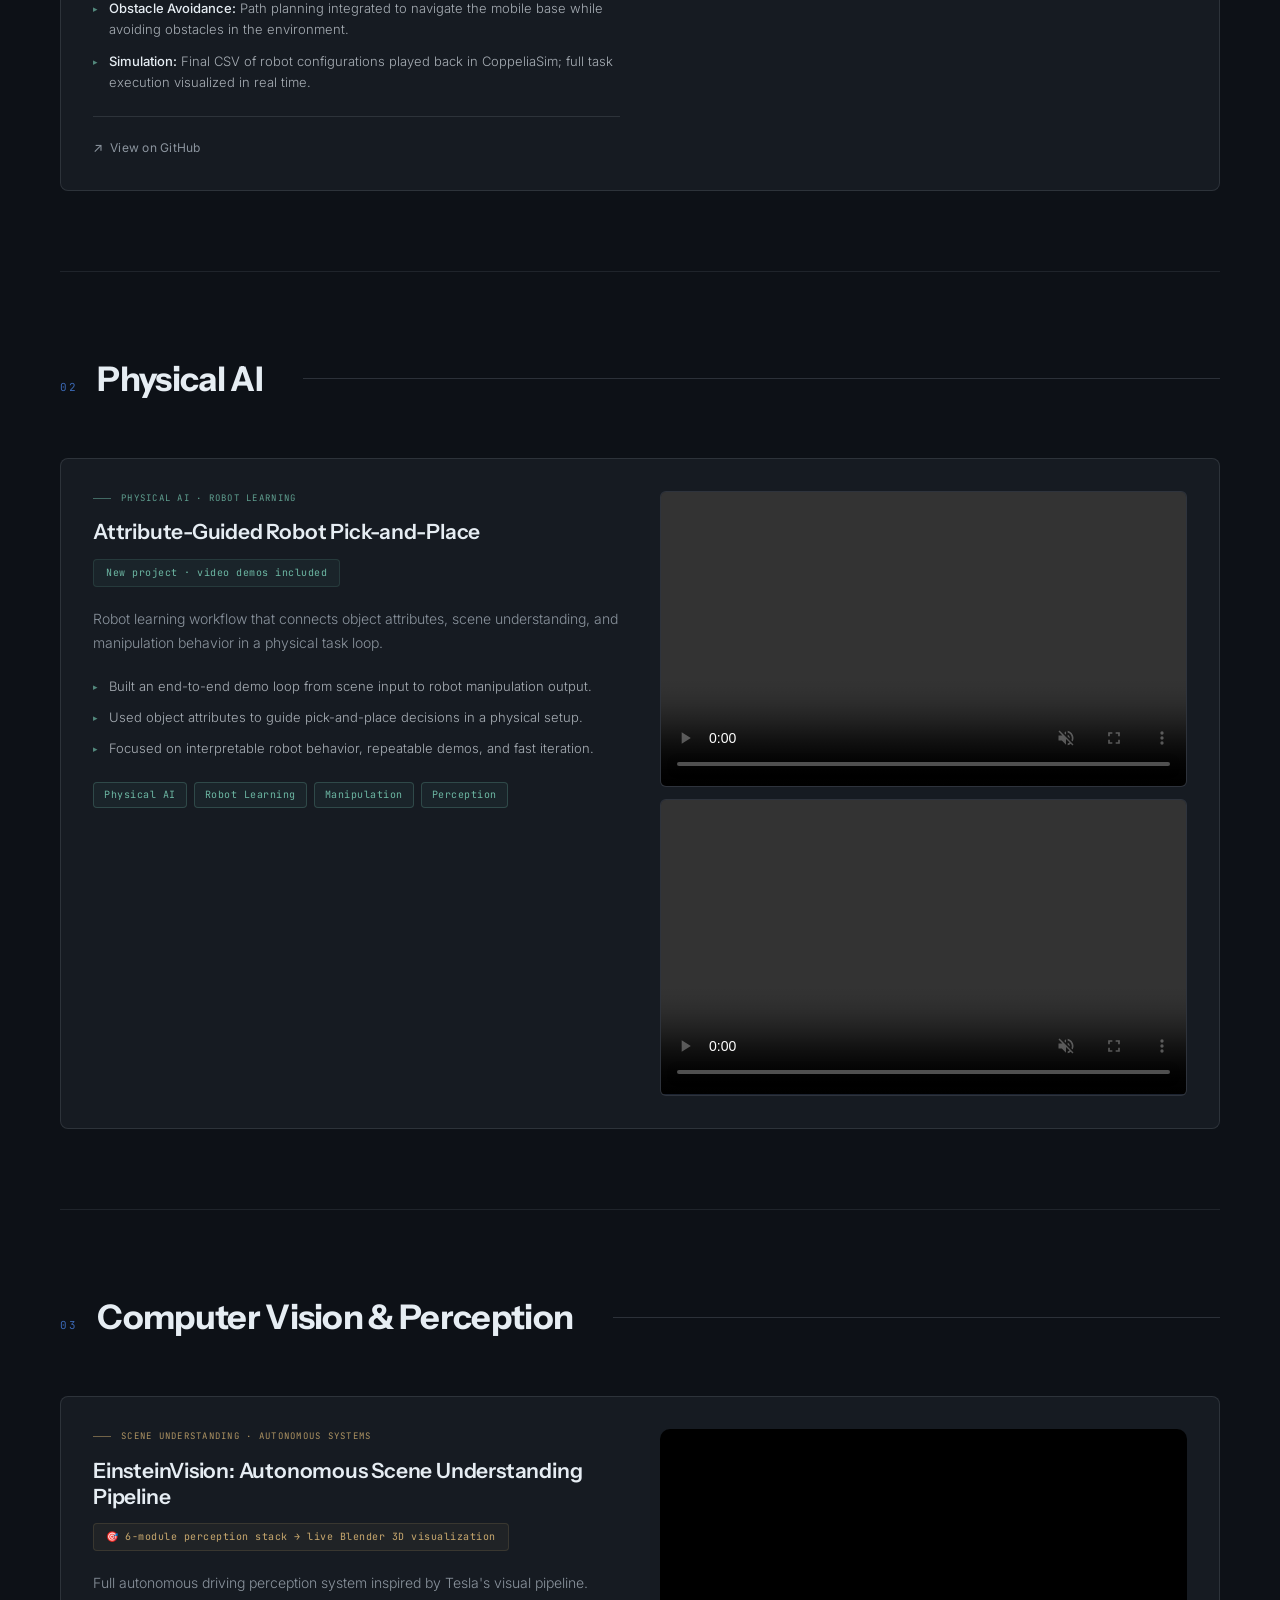
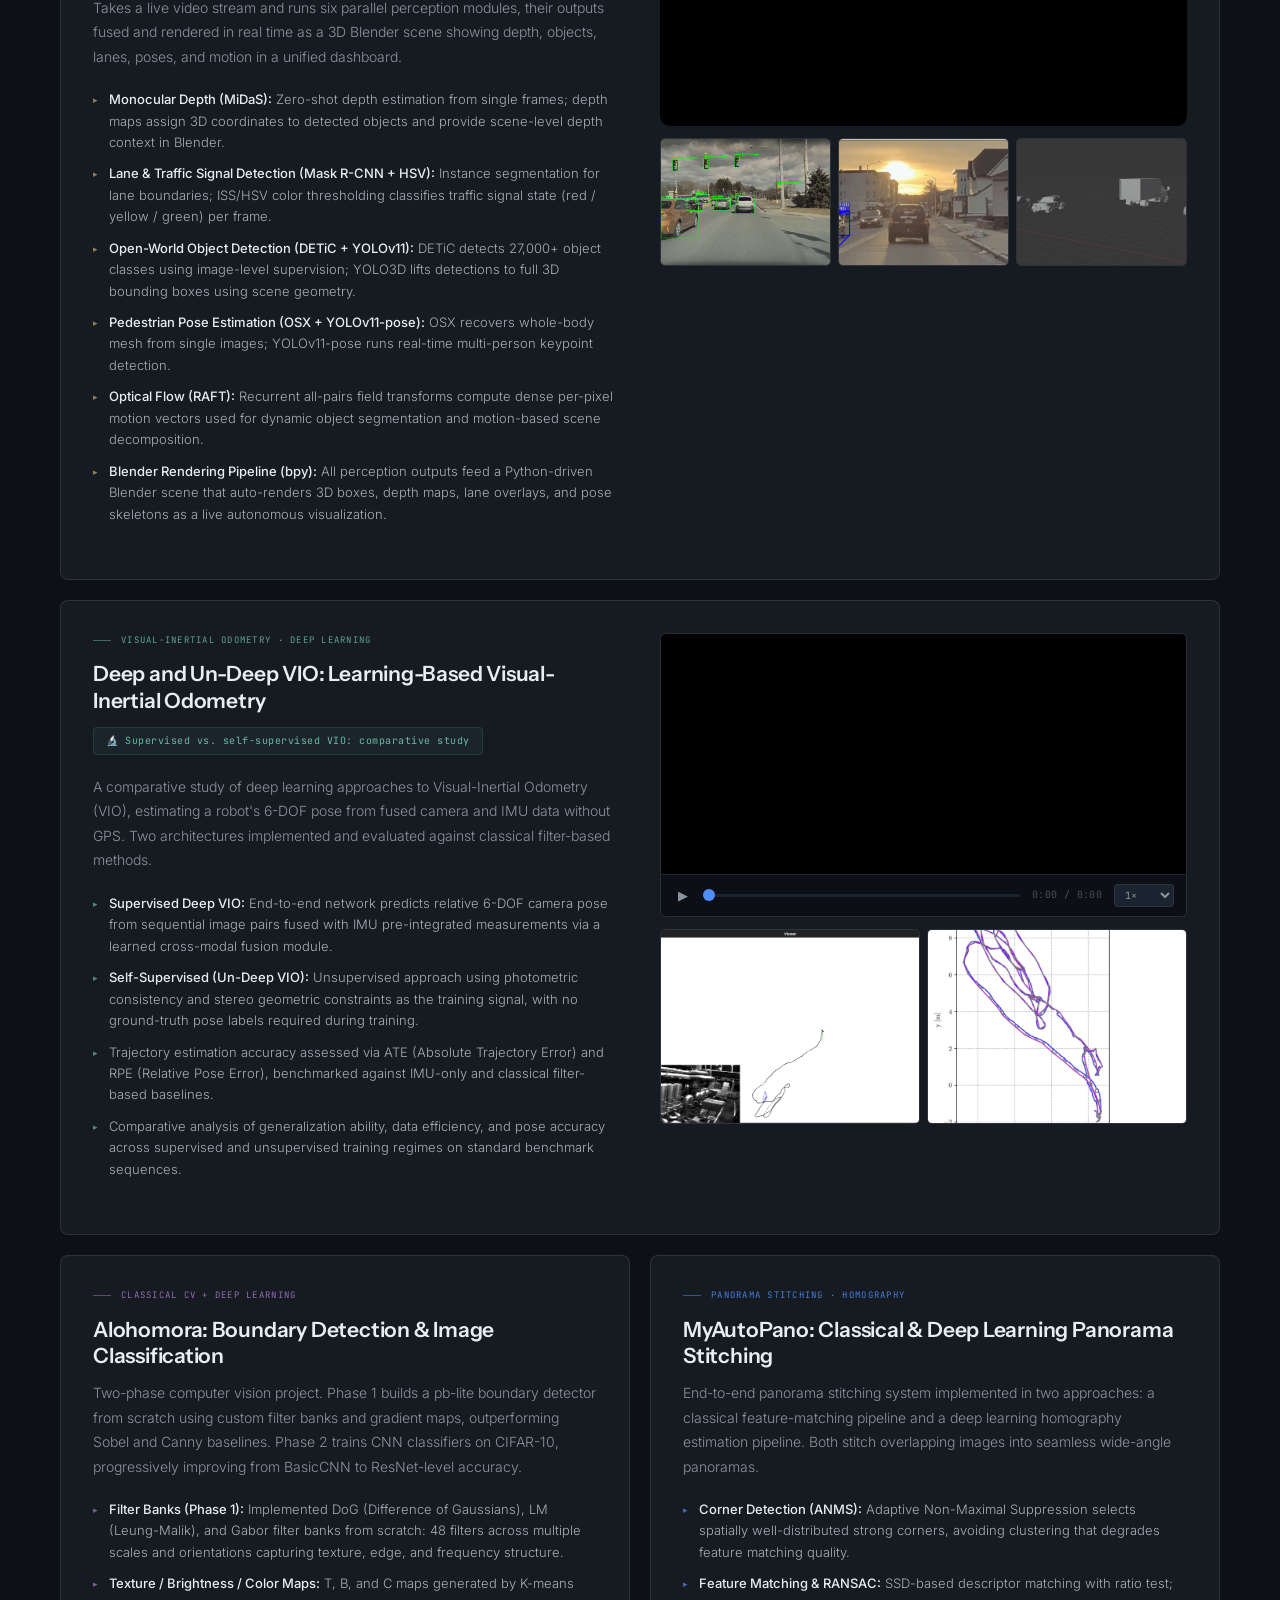
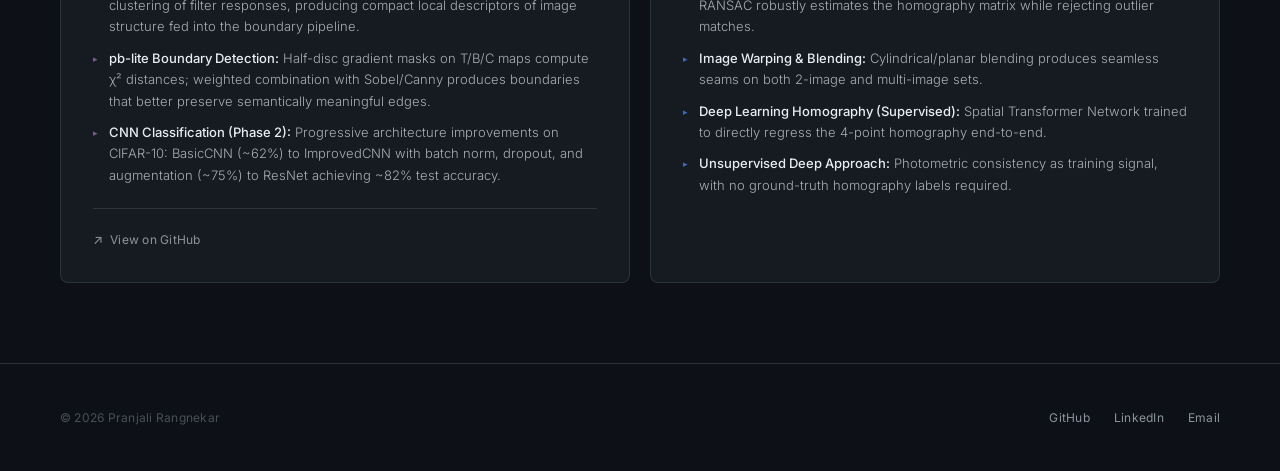
==== commit 42965f0a: "Update projects and thesis navigation" ====
--- a/cv-projects.html
+++ b/cv-projects.html
@@ -257,6 +257,7 @@
   <ul class="nav-links">
     <li><a href="index.html">Home</a></li>
     <li><a href="cv-projects.html" class="active">Projects</a></li>
+    <li><a href="thesis.html">Thesis</a></li>
     <li><a href="experience.html">Experience</a></li>
     <li><a href="hardware.html">Skills</a></li>
     <li><a href="mailto:prangnekar@wpi.edu">Contact</a></li>
@@ -351,11 +352,54 @@
   <div class="section-divider"><div class="divider-line"></div></div>
 
   <!-- ============================================================ -->
-  <!-- SECTION 02: COMPUTER VISION & PERCEPTION -->
+  <!-- SECTION 02: PHYSICAL AI -->
   <!-- ============================================================ -->
   <section class="section">
     <div class="section-header fade-in">
       <span class="section-num">02</span>
+      <h2 class="section-title">Physical AI</h2>
+      <div class="section-line"></div>
+    </div>
+
+    <div class="projects-grid">
+      <div class="project-card wide fade-in" style="--pc-accent:#6db8a4;--pc-border:rgba(109,184,164,0.3)" id="physical-ai">
+        <div>
+          <div class="pc-cat">Physical AI · Robot Learning</div>
+          <h2 class="pc-title">Attribute-Guided Robot Pick-and-Place</h2>
+          <div class="result-badge" style="--pc-accent:#6db8a4;background:rgba(109,184,164,0.06);border-color:rgba(109,184,164,0.15)">New project · video demos included</div>
+          <p class="pc-desc">Robot learning workflow that connects object attributes, scene understanding, and manipulation behavior in a physical task loop.</p>
+          <ul class="pc-highlights">
+            <li>Built an end-to-end demo loop from scene input to robot manipulation output.</li>
+            <li>Used object attributes to guide pick-and-place decisions in a physical setup.</li>
+            <li>Focused on interpretable robot behavior, repeatable demos, and fast iteration.</li>
+          </ul>
+          <div class="tags-row">
+            <span class="tag tag-green">Physical AI</span>
+            <span class="tag tag-green">Robot Learning</span>
+            <span class="tag tag-green">Manipulation</span>
+            <span class="tag tag-green">Perception</span>
+          </div>
+        </div>
+        <div>
+          <div class="pc-media" style="margin-bottom:12px">
+            <video src="videos/overview_demo.mp4" controls muted playsinline preload="metadata"></video>
+          </div>
+          <div class="pc-media">
+            <video src="videos/attribute_pick_place.mp4" controls muted playsinline preload="metadata"></video>
+          </div>
+        </div>
+      </div>
+    </div>
+  </section>
+
+  <div class="section-divider"><div class="divider-line"></div></div>
+
+  <!-- ============================================================ -->
+  <!-- SECTION 03: COMPUTER VISION & PERCEPTION -->
+  <!-- ============================================================ -->
+  <section class="section">
+    <div class="section-header fade-in">
+      <span class="section-num">03</span>
       <h2 class="section-title">Computer Vision &amp; Perception</h2>
       <div class="section-line"></div>
     </div>
@@ -461,64 +505,6 @@
 
     </div>
   </section>
-
-  <div class="section-divider"><div class="divider-line"></div></div>
-
-  <!-- ============================================================ -->
-  <!-- SECTION 03: THESIS -->
-  <!-- ============================================================ -->
-  <section class="section">
-    <div class="section-header fade-in">
-      <span class="section-num">03</span>
-      <h2 class="section-title">Master's Thesis</h2>
-      <div class="section-line"></div>
-    </div>
-
-    <div class="projects-grid">
-      <a href="thesis.html" class="project-card wide fade-in" style="--pc-accent:#a78bfa;--pc-border:rgba(167,139,250,0.3);text-decoration:none;color:inherit;display:grid">
-        <div>
-          <div class="pc-cat">Medical Robotics · IROS 2026 Under Review</div>
-          <h2 class="pc-title">Anatomy-Specific Guidewire Personalization for Neuroendovascular Navigation</h2>
-          <div class="result-badge" style="--pc-accent:#a78bfa;background:rgba(167,139,250,0.06);border-color:rgba(167,139,250,0.18)">📄 Paper under review at IROS 2026</div>
-          <p class="pc-desc">Patient-specific optimization of guidewire stiffness and shape profiles for neuroendovascular navigation through tortuous Internal Carotid Artery geometries. Combines physics-based simulation with genetic algorithms and real hardware validation.</p>
-          <ul class="pc-highlights">
-            <li><strong>Anatomy Classification:</strong> 100-patient TOF-MRA dataset processed with VMTK to extract ICA centerlines and surface meshes, classified by tortuosity and curvature severity into patient-specific groups.</li>
-            <li><strong>Physics Simulation (SOFA Framework):</strong> BeamAdapter plugin models guidewire-vessel contact mechanics and deformable body dynamics for each patient anatomy.</li>
-            <li><strong>Genetic Algorithm Optimization:</strong> Iterative optimization of guidewire stiffness and pre-shaped tip profiles to minimize navigation difficulty metrics per anatomy class.</li>
-            <li><strong>Benchtop Validation:</strong> Optimized guidewire configurations tested on anatomical phantoms using a custom robotic actuator with fluoroscopic tracking for real-world measurement of tip deflection and contact force.</li>
-            <li><strong>Surgical Replication:</strong> Shaped guidewire profiles validated to match the technique of an experienced surgeon, confirming clinical relevance of the optimized designs.</li>
-          </ul>
-          <div class="github-strip">
-            <span class="github-link" style="pointer-events:none">Read full thesis page →</span>
-          </div>
-        </div>
-        <div>
-          <div style="background:var(--surface2);border:1px solid rgba(167,139,250,0.2);border-radius:6px;padding:28px;height:100%;display:flex;flex-direction:column;justify-content:center;gap:18px">
-            <div style="font-family:'JetBrains Mono',monospace;font-size:9px;color:var(--text-dim);letter-spacing:0.12em;text-transform:uppercase;margin-bottom:4px">Research Pipeline</div>
-            <div style="display:flex;flex-direction:column;gap:10px">
-              <div style="background:var(--surface);border:1px solid rgba(167,139,250,0.25);border-left:3px solid #a78bfa;border-radius:4px;padding:12px 16px">
-                <div style="font-family:'Instrument Sans',sans-serif;font-size:13px;font-weight:600;margin-bottom:2px">Patient Segmentation</div>
-                <div style="font-size:12px;color:var(--text-dim)">TOF-MRA · VMTK · PyVista · ICA geometry extraction</div>
-              </div>
-              <div style="background:var(--surface);border:1px solid rgba(167,139,250,0.25);border-left:3px solid #a78bfa;border-radius:4px;padding:12px 16px">
-                <div style="font-family:'Instrument Sans',sans-serif;font-size:13px;font-weight:600;margin-bottom:2px">Physics Simulation</div>
-                <div style="font-size:12px;color:var(--text-dim)">SOFA Framework · BeamAdapter · contact mechanics</div>
-              </div>
-              <div style="background:var(--surface);border:1px solid rgba(167,139,250,0.25);border-left:3px solid #a78bfa;border-radius:4px;padding:12px 16px">
-                <div style="font-family:'Instrument Sans',sans-serif;font-size:13px;font-weight:600;margin-bottom:2px">Optimization</div>
-                <div style="font-size:12px;color:var(--text-dim)">Genetic algorithm · stiffness + shape profile tuning</div>
-              </div>
-              <div style="background:var(--surface);border:1px solid rgba(167,139,250,0.25);border-left:3px solid #a78bfa;border-radius:4px;padding:12px 16px">
-                <div style="font-family:'Instrument Sans',sans-serif;font-size:13px;font-weight:600;margin-bottom:2px">Hardware Validation</div>
-                <div style="font-size:12px;color:var(--text-dim)">Anatomical phantoms · fluoroscopic tracking · surgeon comparison</div>
-              </div>
-            </div>
-          </div>
-        </div>
-      </a>
-    </div>
-  </section>
-
 </div>
 
 <footer>
